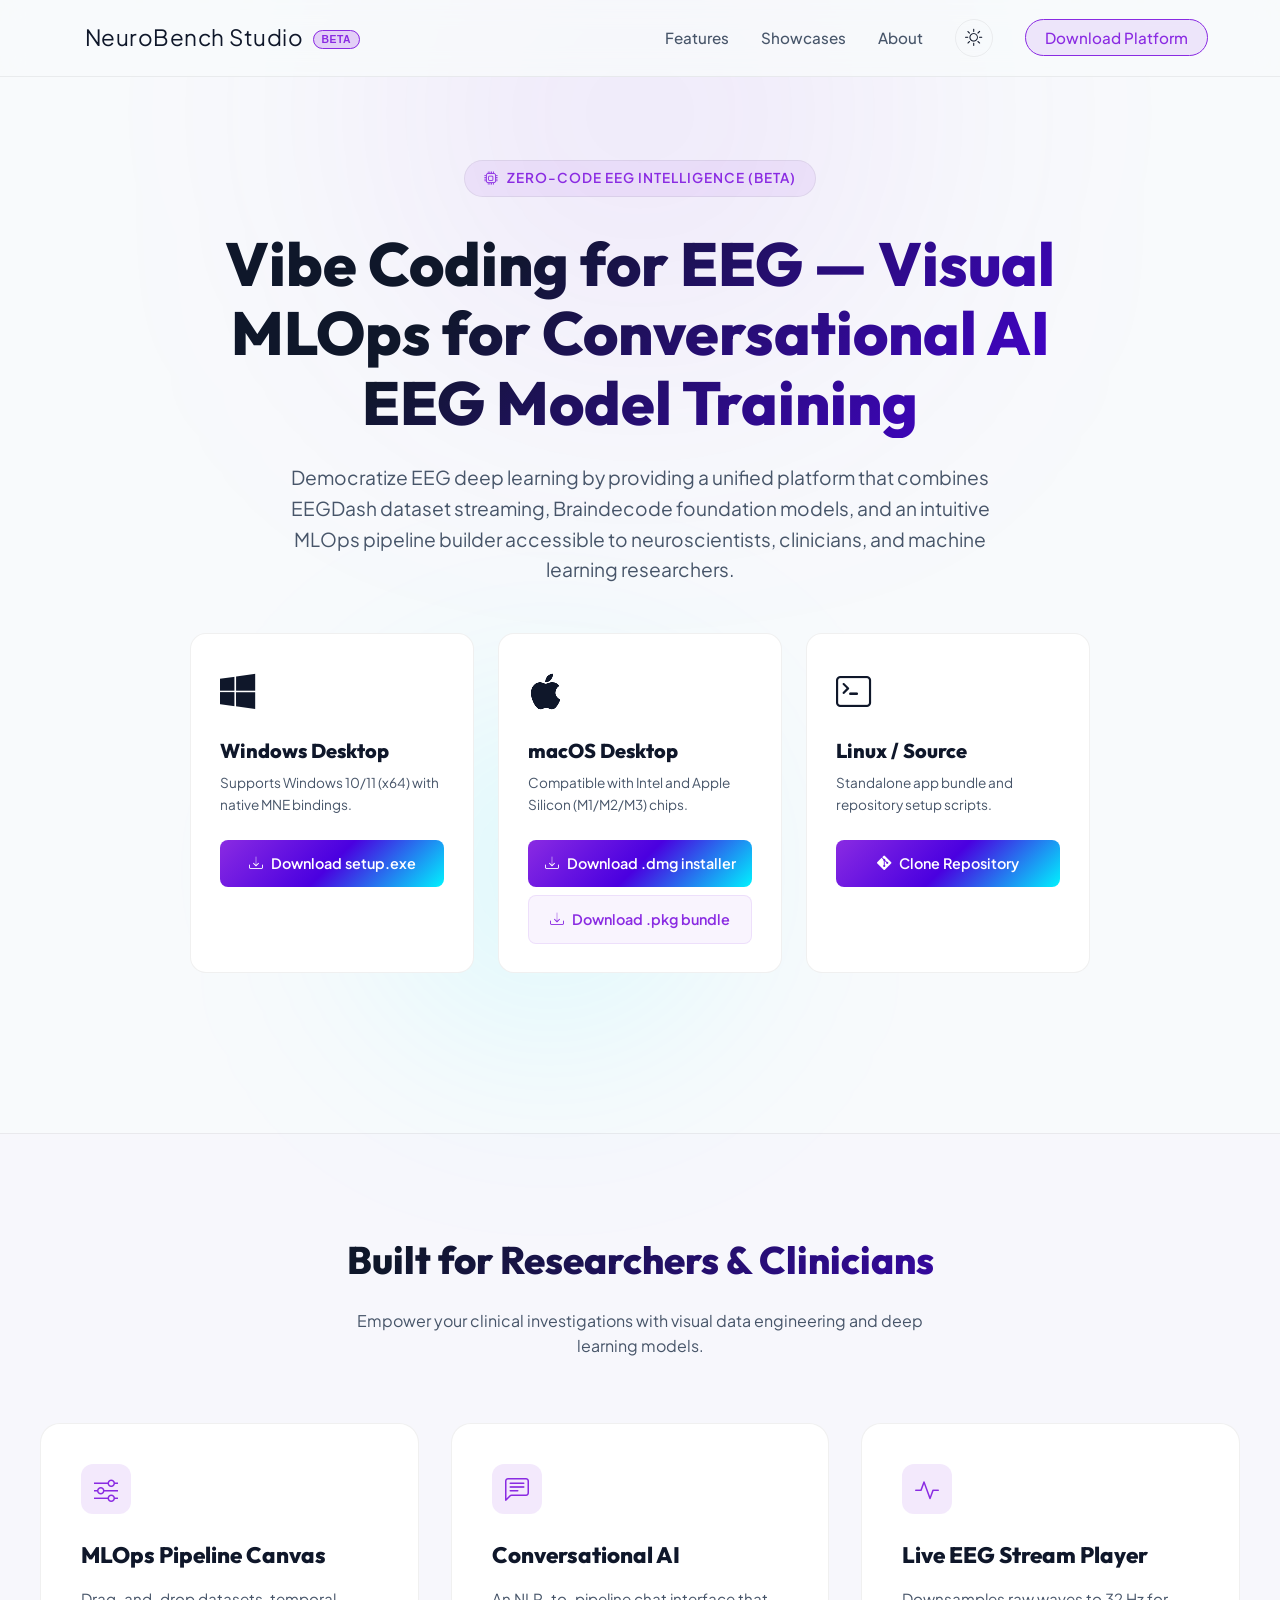
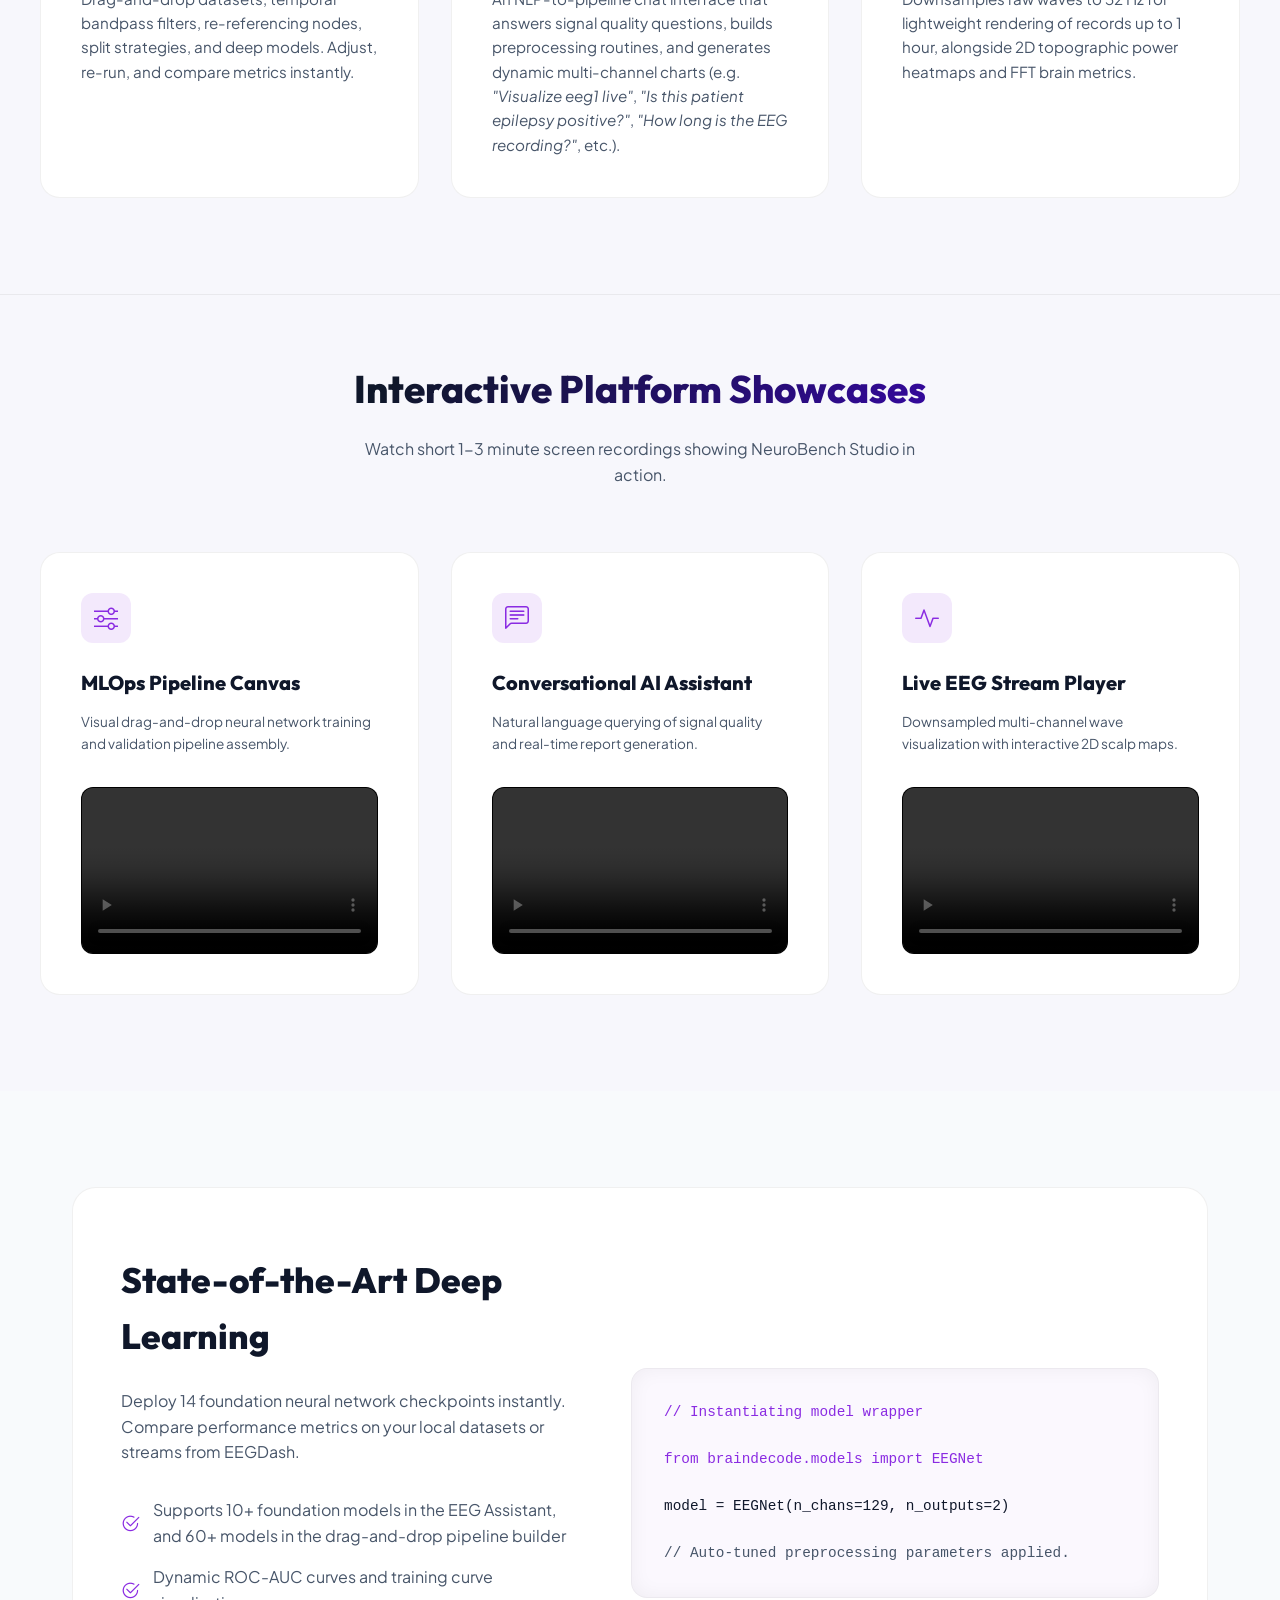
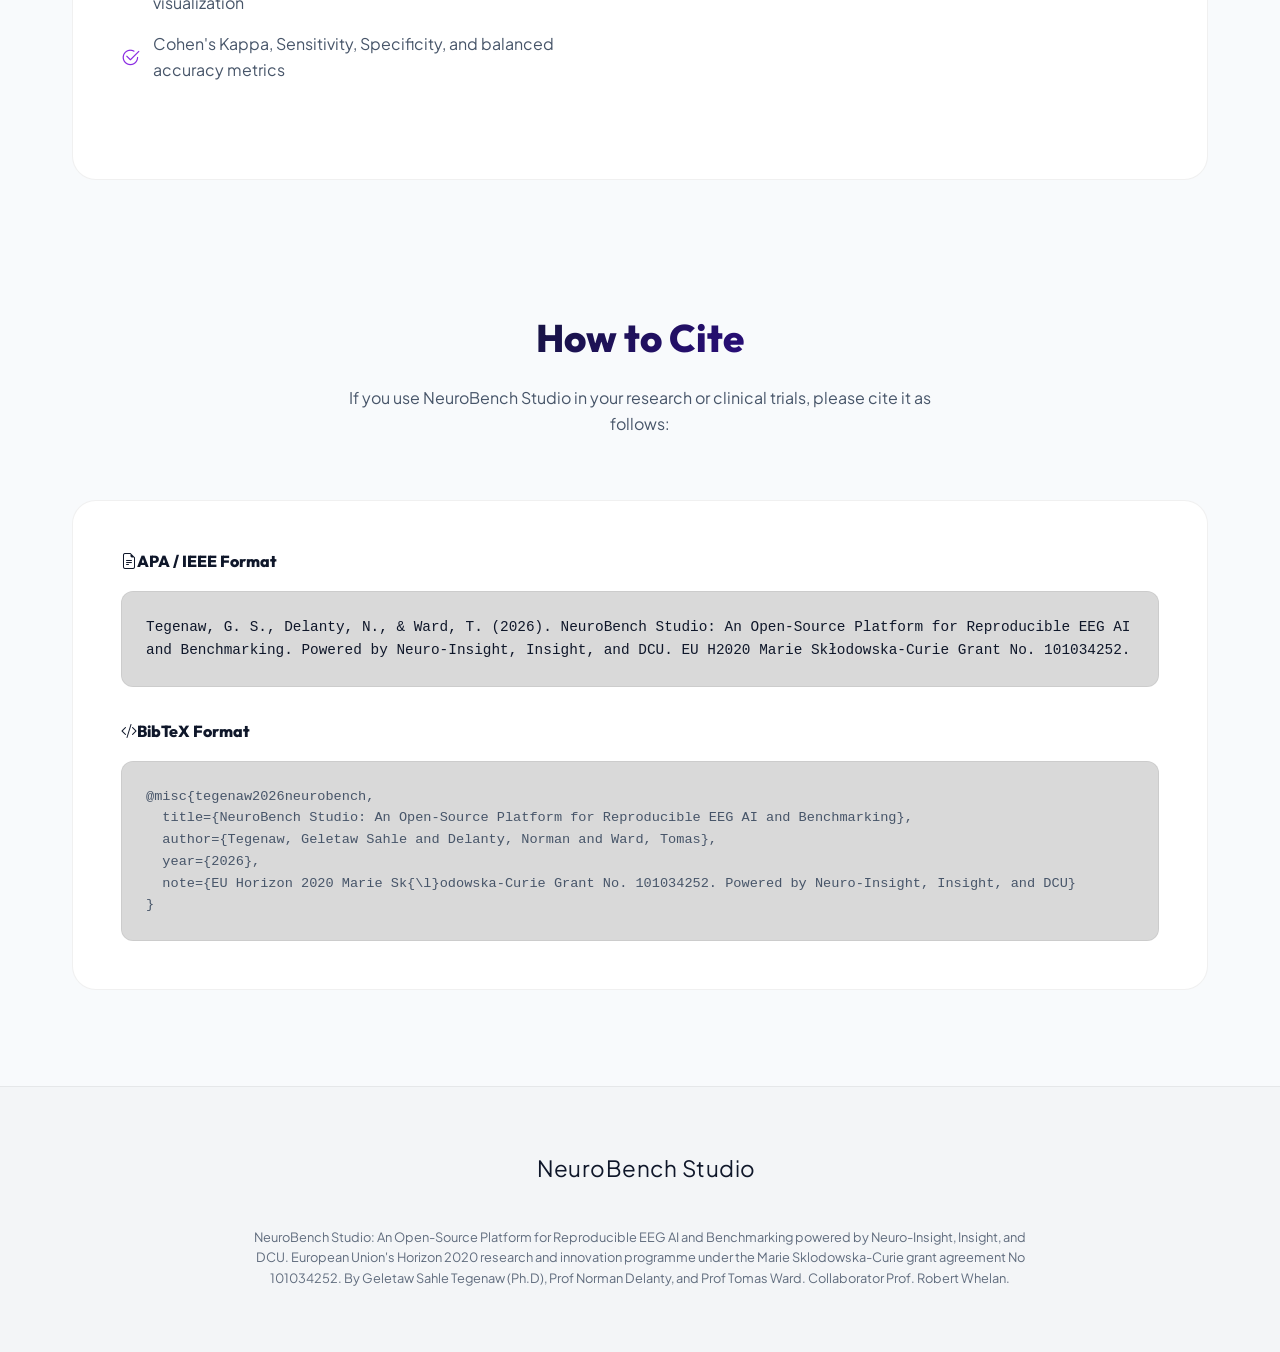
==== NeuroBenchindex.html @ a5b98a1b "p" ====
<!DOCTYPE html>
<html lang="en">
<head>
  <meta charset="UTF-8">
  <meta name="viewport" content="width=device-width, initial-scale=1.0, maximum-scale=5.0">
  <title>NeuroBench Studio: An Open-Source Platform for Reproducible EEG AI and Benchmarking (Beta)</title>
  <meta name="description" content="NeuroBench Studio is an open-source platform for reproducible EEG AI, benchmarking, visual drag-and-drop neural network pipeline building, and ChatGPT-like brainwave analytics.">
  
  <!-- Curated Typography & Icons -->
  <link href="https://fonts.googleapis.com/css2?family=Outfit:wght@300;400;600;800&family=Plus+Jakarta+Sans:wght@300;400;500;700&display=swap" rel="stylesheet">
  <link rel="stylesheet" href="https://cdn.jsdelivr.net/npm/bootstrap-icons@1.11.1/font/bootstrap-icons.css">
  
  <style>
    :root {
      --bg-dark: #090b11;
      --bg-card: #111422;
      --border-color: rgba(255, 255, 255, 0.05);
      --primary: #8a2be2;
      --primary-glow: rgba(138, 43, 226, 0.4);
      --secondary: #00f2fe;
      --secondary-glow: rgba(0, 242, 254, 0.3);
      --text-main: #f3f4f6;
      --text-muted: #9ca3af;
      --gradient-main: linear-gradient(135deg, #8a2be2 0%, #4a00e0 50%, #00f2fe 100%);
      --gradient-text: linear-gradient(135deg, #fff 30%, #00f2fe 100%);
      --shadow: 0 10px 30px rgba(0, 242, 254, 0.1);
      --nav-bg: rgba(9, 11, 17, 0.7);
    }

    body.light-theme {
      --bg-dark: #f8fafc;
      --bg-card: #ffffff;
      --border-color: rgba(0, 0, 0, 0.06);
      --primary-glow: rgba(138, 43, 226, 0.15);
      --secondary-glow: rgba(0, 242, 254, 0.15);
      --text-main: #0f172a;
      --text-muted: #475569;
      --gradient-text: linear-gradient(135deg, #0f172a 30%, #4a00e0 100%);
      --shadow: 0 10px 30px rgba(138, 43, 226, 0.08);
      --nav-bg: rgba(248, 250, 252, 0.8);
    }

    * {
      box-sizing: border-box;
      margin: 0;
      padding: 0;
      transition: background-color 0.3s, border-color 0.3s, color 0.3s;
    }

    html {
      scroll-behavior: smooth;
      -webkit-text-size-adjust: 100%;
    }

    body {
      font-family: 'Plus Jakarta Sans', sans-serif;
      background-color: var(--bg-dark);
      color: var(--text-main);
      overflow-x: hidden;
      line-height: 1.6;
      -webkit-tap-highlight-color: transparent;
    }

    h1, h2, h3, h4, .brand-font {
      font-family: 'Outfit', sans-serif;
      font-weight: 800;
    }

    /* Floating Bottom Navigation Bar for Mobile/Tablet */
    .bottom-nav {
      position: fixed;
      bottom: 0;
      left: 0;
      width: 100%;
      height: 65px;
      background: var(--nav-bg);
      backdrop-filter: blur(12px);
      -webkit-backdrop-filter: blur(12px);
      border-top: 1px solid var(--border-color);
      display: none;
      justify-content: space-around;
      align-items: center;
      z-index: 1000;
      padding-bottom: env(safe-area-inset-bottom, 0);
    }

    .bottom-nav-item {
      display: flex;
      flex-direction: column;
      align-items: center;
      text-decoration: none;
      color: var(--text-muted);
      font-size: 0.7rem;
      font-weight: 500;
      gap: 0.2rem;
      transition: color 0.3s;
      padding: 0.35rem 0.5rem;
      -webkit-tap-highlight-color: transparent;
      touch-action: manipulation;
    }

    .bottom-nav-item i {
      font-size: 1.2rem;
      color: var(--text-muted);
    }

    .bottom-nav-item.active, .bottom-nav-item:active,
    .bottom-nav-item.active i, .bottom-nav-item:active i {
      color: var(--primary);
    }

    /* Glassmorphic Navbar */
    header {
      position: fixed;
      top: 0;
      left: 0;
      width: 100%;
      z-index: 1000;
      background: var(--nav-bg);
      backdrop-filter: blur(12px);
      -webkit-backdrop-filter: blur(12px);
      border-bottom: 1px solid var(--border-color);
    }

    .nav-container {
      max-width: 1200px;
      margin: 0 auto;
      padding: 1.2rem 2rem;
      display: flex;
      justify-content: space-between;
      align-items: center;
    }

    .logo {
      display: flex;
      align-items: center;
      gap: 0.8rem;
      text-decoration: none;
      color: var(--text-main);
      font-size: 1.4rem;
      letter-spacing: 0.5px;
      white-space: nowrap;
      overflow: hidden;
    }

    .logo i {
      font-size: 1.8rem;
      background: var(--gradient-main);
      -webkit-background-clip: text;
      -webkit-text-fill-color: transparent;
      flex-shrink: 0;
    }

    .nav-links {
      display: flex;
      gap: 2rem;
      align-items: center;
      list-style: none;
    }

    .nav-links a {
      text-decoration: none;
      color: var(--text-muted);
      font-weight: 500;
      font-size: 0.95rem;
      transition: color 0.3s;
    }

    .nav-links a:hover {
      color: var(--primary);
    }

    .btn-nav-download {
      background: rgba(138, 43, 226, 0.1);
      border: 1px solid var(--primary);
      color: var(--primary) !important;
      padding: 0.5rem 1.2rem;
      border-radius: 50px;
      transition: all 0.3s;
    }

    .btn-nav-download:hover {
      background: var(--primary);
      color: #fff !important;
      box-shadow: 0 0 15px var(--primary-glow);
    }

    .btn-theme-toggle {
      background: none;
      border: 1px solid var(--border-color);
      color: var(--text-main);
      padding: 0.5rem;
      border-radius: 50%;
      cursor: pointer;
      display: flex;
      align-items: center;
      justify-content: center;
      width: 38px;
      height: 38px;
      font-size: 1.1rem;
      transition: all 0.3s;
    }

    .btn-theme-toggle:hover {
      background: rgba(138, 43, 226, 0.08);
      border-color: var(--primary);
    }

    /* Hero Section with Glowing Background */
    .hero {
      position: relative;
      padding: 10rem 2rem 6rem;
      max-width: 1200px;
      margin: 0 auto;
      text-align: center;
      min-height: 90vh;
      display: flex;
      flex-direction: column;
      justify-content: center;
      align-items: center;
    }

    .hero::before {
      content: '';
      position: absolute;
      top: 10%;
      left: 50%;
      transform: translate(-50%, -50%);
      width: 400px;
      height: 400px;
      background: var(--primary-glow);
      filter: blur(150px);
      border-radius: 50%;
      z-index: -1;
    }

    .hero::after {
      content: '';
      position: absolute;
      bottom: 10%;
      left: 30%;
      width: 300px;
      height: 300px;
      background: var(--secondary-glow);
      filter: blur(120px);
      border-radius: 50%;
      z-index: -1;
    }

    .hero-tagline {
      background: rgba(138, 43, 226, 0.08);
      border: 1px solid var(--border-color);
      padding: 0.4rem 1.2rem;
      border-radius: 50px;
      font-size: 0.85rem;
      font-weight: 600;
      color: var(--primary);
      text-transform: uppercase;
      letter-spacing: 1px;
      margin-bottom: 2rem;
      display: inline-flex;
      align-items: center;
      gap: 0.5rem;
    }

    .hero h1 {
      font-size: 3.8rem;
      line-height: 1.15;
      background: var(--gradient-text);
      -webkit-background-clip: text;
      -webkit-text-fill-color: transparent;
      margin-bottom: 1.5rem;
      max-width: 900px;
    }

    .hero p {
      font-size: 1.2rem;
      color: var(--text-muted);
      max-width: 700px;
      margin-bottom: 3rem;
    }

    .download-grid {
      display: flex;
      flex-wrap: wrap;
      justify-content: center;
      gap: 1.5rem;
      margin-bottom: 4rem;
      width: 100%;
      max-width: 900px;
    }

    .download-card {
      background: var(--bg-card);
      border: 1px solid var(--border-color);
      border-radius: 16px;
      padding: 1.8rem;
      flex: 1;
      min-width: 250px;
      text-align: left;
      transition: all 0.3s;
      position: relative;
      overflow: hidden;
      cursor: pointer;
    }

    .download-card:hover {
      transform: translateY(-5px);
      border-color: var(--primary);
      box-shadow: var(--shadow);
    }

    .download-card i.os-icon {
      font-size: 2.2rem;
      color: var(--text-main);
      margin-bottom: 1rem;
      display: block;
    }

    .download-card h3 {
      font-size: 1.25rem;
      color: var(--text-main);
      margin-bottom: 0.3rem;
    }

    .download-card p {
      font-size: 0.85rem;
      color: var(--text-muted);
      margin-bottom: 1.5rem;
    }

    .btn-download-action {
      display: inline-flex;
      align-items: center;
      gap: 0.5rem;
      width: 100%;
      padding: 0.75rem;
      background: var(--gradient-main);
      color: #fff;
      border: none;
      border-radius: 8px;
      text-decoration: none;
      font-weight: 600;
      font-size: 0.9rem;
      justify-content: center;
      transition: opacity 0.3s;
      touch-action: manipulation;
    }

    .btn-download-action:hover {
      opacity: 0.9;
    }

    /* Features Section */
    .features-section {
      padding: 6rem 2rem;
      background: rgba(138, 43, 226, 0.01);
      border-top: 1px solid var(--border-color);
    }

    .section-container {
      max-width: 1200px;
      margin: 0 auto;
    }

    .section-header {
      text-align: center;
      margin-bottom: 4rem;
    }

    .section-header h2 {
      font-size: 2.4rem;
      margin-bottom: 1rem;
      background: var(--gradient-text);
      -webkit-background-clip: text;
      -webkit-text-fill-color: transparent;
    }

    .section-header p {
      color: var(--text-muted);
      max-width: 600px;
      margin: 0 auto;
    }

    .features-grid {
      display: grid;
      grid-template-columns: repeat(auto-fit, minmax(300px, 1fr));
      gap: 2rem;
    }

    .feature-card {
      background: var(--bg-card);
      border: 1px solid var(--border-color);
      border-radius: 20px;
      padding: 2.5rem;
      transition: all 0.3s;
    }

    .feature-card:hover {
      border-color: rgba(138, 43, 226, 0.3);
      transform: translateY(-3px);
    }

    .feature-icon-wrapper {
      width: 50px;
      height: 50px;
      border-radius: 12px;
      background: rgba(138, 43, 226, 0.1);
      display: flex;
      align-items: center;
      justify-content: center;
      margin-bottom: 1.5rem;
    }

    .feature-icon-wrapper i {
      font-size: 1.5rem;
      color: var(--primary);
    }

    .feature-card h3 {
      font-size: 1.4rem;
      color: var(--text-main);
      margin-bottom: 0.8rem;
    }

    .feature-card p {
      color: var(--text-muted);
      font-size: 0.95rem;
    }

    /* Spec / Preview Section */
    .preview-section {
      padding: 6rem 2rem;
      max-width: 1200px;
      margin: 0 auto;
    }

    .preview-card {
      background: var(--bg-card);
      border: 1px solid var(--border-color);
      border-radius: 24px;
      padding: 4rem 3rem;
      display: flex;
      align-items: center;
      gap: 3rem;
      flex-wrap: wrap;
    }

    .preview-text {
      flex: 1;
      min-width: 300px;
    }

    .preview-text h2 {
      font-size: 2.2rem;
      color: var(--text-main);
      margin-bottom: 1.5rem;
    }

    .preview-text ul {
      list-style: none;
      margin-bottom: 2rem;
    }

    .preview-text li {
      margin-bottom: 1rem;
      display: flex;
      align-items: center;
      gap: 0.8rem;
      color: var(--text-muted);
    }

    .preview-text li i {
      color: var(--primary);
      font-size: 1.2rem;
      flex-shrink: 0;
    }

    .preview-graphic {
      flex: 1;
      min-width: 300px;
      background: rgba(138, 43, 226, 0.03);
      border: 1px solid var(--border-color);
      border-radius: 16px;
      padding: 2rem;
      display: flex;
      flex-direction: column;
      gap: 1.5rem;
      box-shadow: inset 0 0 20px rgba(0, 0, 0, 0.05);
    }

    .code-line {
      font-family: monospace;
      color: var(--primary);
      font-size: 0.9rem;
      word-break: break-all;
    }

    /* Footer */
    footer {
      border-top: 1px solid var(--border-color);
      padding: 4rem 2rem;
      background: rgba(0,0,0,0.02);
      text-align: center;
    }

    .footer-container {
      max-width: 1200px;
      margin: 0 auto;
      display: flex;
      flex-direction: column;
      align-items: center;
      gap: 1.5rem;
    }

    .footer-text {
      color: var(--text-muted);
      font-size: 0.9rem;
    }

    /* === RESPONSIVE BREAKPOINTS === */

    /* Tablet and smaller */
    @media (max-width: 768px) {
      body {
        padding-bottom: 70px;
      }
      .bottom-nav {
        display: flex;
      }
      .bottom-nav-item:hover {
        color: var(--text-muted);
      }
      .bottom-nav-item:hover i {
        color: var(--text-muted);
      }
      .bottom-nav-item:active,
      .bottom-nav-item:active i {
        color: var(--primary);
      }
      .bottom-nav-item.active,
      .bottom-nav-item.active i {
        color: var(--primary);
      }
      .nav-links li:not(:nth-last-child(2)) {
        display: none;
      }
      .logo span span {
        display: none !important;
      }
      .nav-container {
        padding: 1rem 1.2rem;
      }
      .hero {
        padding: 7rem 1rem 4rem;
        min-height: auto;
      }
      .hero h1 {
        font-size: 2.2rem;
      }
      .hero p {
        font-size: 1rem;
      }
      .hero-tagline {
        font-size: 0.75rem;
        padding: 0.35rem 1rem;
      }
      .download-grid {
        gap: 1rem;
      }
      .download-card {
        padding: 1.2rem;
        min-width: 200px;
      }
      .features-section {
        padding: 4rem 1rem;
      }
      .section-header {
        margin-bottom: 2.5rem;
      }
      .section-header h2 {
        font-size: 1.8rem;
      }
      .features-grid {
        grid-template-columns: 1fr;
        gap: 1.5rem;
      }
      .feature-card {
        padding: 1.8rem;
      }
      .preview-card {
        padding: 2rem 1.5rem;
        gap: 2rem;
      }
      .preview-text h2 {
        font-size: 1.8rem;
      }
      .preview-text {
        min-width: 100%;
      }
      .preview-graphic {
        min-width: 100%;
      }
      .preview-section {
        padding: 3rem 1rem;
      }
      footer {
        padding: 3rem 1.5rem;
      }
    }

    /* Small phones (480px and below) */
    @media (max-width: 480px) {
      .nav-container {
        padding: 0.8rem 0.8rem;
      }
      .logo {
        font-size: 1.1rem;
        gap: 0.5rem;
      }
      .logo i {
        font-size: 1.4rem;
      }
      .btn-theme-toggle {
        width: 34px;
        height: 34px;
        font-size: 0.95rem;
        padding: 0.4rem;
      }
      .btn-nav-download {
        padding: 0.4rem 0.8rem;
        font-size: 0.8rem;
      }
      .nav-links {
        gap: 1rem;
      }
      .hero h1 {
        font-size: 1.75rem;
      }
      .hero p {
        font-size: 0.9rem;
        margin-bottom: 2rem;
      }
      .hero {
        padding: 6rem 0.75rem 3rem;
      }
      .download-grid {
        flex-direction: column;
        gap: 0.85rem;
      }
      .download-card {
        min-width: 0;
        padding: 1rem;
      }
      .download-card i.os-icon {
        font-size: 1.8rem;
        margin-bottom: 0.6rem;
      }
      .download-card h3 {
        font-size: 1.1rem;
      }
      .download-card p {
        font-size: 0.8rem;
        margin-bottom: 1rem;
      }
      .btn-download-action {
        font-size: 0.82rem;
        padding: 0.65rem;
      }
      .features-section {
        padding: 3rem 0.75rem;
      }
      .section-header h2 {
        font-size: 1.5rem;
      }
      .section-header p {
        font-size: 0.9rem;
      }
      .feature-card {
        padding: 1.4rem;
        border-radius: 16px;
      }
      .feature-card h3 {
        font-size: 1.15rem;
      }
      .feature-card p {
        font-size: 0.85rem;
      }
      .feature-icon-wrapper {
        width: 42px;
        height: 42px;
        margin-bottom: 1rem;
      }
      .feature-icon-wrapper i {
        font-size: 1.25rem;
      }
      .preview-card {
        padding: 1.5rem 1rem;
        border-radius: 18px;
      }
      .preview-text h2 {
        font-size: 1.5rem;
      }
      .preview-text li {
        font-size: 0.85rem;
        gap: 0.6rem;
      }
      .preview-graphic {
        padding: 1.2rem;
      }
      .code-line {
        font-size: 0.78rem;
      }
      .preview-section {
        padding: 2rem 0.75rem;
      }
      .preview-card[style*="padding: 3rem"] {
        padding: 1.5rem 1rem !important;
      }
      .preview-card pre {
        font-size: 0.7rem;
        padding: 0.8rem !important;
        word-break: break-all;
        white-space: pre-wrap;
      }
      .preview-card div[style*="font-family: monospace"] {
        font-size: 0.75rem !important;
        padding: 1rem !important;
        word-break: break-all;
      }
      footer {
        padding: 2rem 1rem;
      }
      .footer-text {
        font-size: 0.7rem;
      }
      .bottom-nav {
        height: 58px;
      }
      .bottom-nav-item {
        font-size: 0.6rem;
        gap: 0.15rem;
        padding: 0.25rem 0.4rem;
      }
      .bottom-nav-item i {
        font-size: 1.1rem;
      }
    }

    /* Very small screens (360px) */
    @media (max-width: 360px) {
      .hero h1 {
        font-size: 1.5rem;
      }
      .logo {
        font-size: 0.95rem;
      }
      .btn-nav-download {
        padding: 0.35rem 0.6rem;
        font-size: 0.72rem;
      }
    }
  </style>
</head>
<body class="light-theme">

  <!-- Navigation -->
  <header>
    <div class="nav-container">
      <a href="#" class="logo">
        <i class="bi bi-brain"></i>
        <span>NeuroBench Studio <span style="font-size: 0.65rem; padding: 0.2rem 0.5rem; background: rgba(138, 43, 226, 0.2); border: 1px solid var(--primary); border-radius: 50px; color: var(--primary); font-family: sans-serif; font-weight: 600; vertical-align: middle; margin-left: 0.3rem;">BETA</span></span>
      </a>
      <ul class="nav-links">
        <li><a href="#features">Features</a></li>
        <li><a href="#demos">Showcases</a></li>
        <li><a href="#about">About</a></li>
        <li>
          <button class="btn-theme-toggle" id="theme-btn" onclick="toggleTheme()" title="Toggle Theme">
            <i class="bi bi-moon-stars" id="theme-icon"></i>
          </button>
        </li>
        <li><a href="#downloads" class="btn-nav-download">Download Platform</a></li>
      </ul>
    </div>
  </header>

  <!-- Floating Bottom Navigation for Mobile/Tablet -->
  <div class="bottom-nav">
    <a href="#home" class="bottom-nav-item active" onclick="setActiveNav(this)">
      <i class="bi bi-house-door"></i>
      <span>Home</span>
    </a>
    <a href="#features" class="bottom-nav-item" onclick="setActiveNav(this)">
      <i class="bi bi-grid"></i>
      <span>Features</span>
    </a>
    <a href="#demos" class="bottom-nav-item" onclick="setActiveNav(this)">
      <i class="bi bi-play-circle"></i>
      <span>Showcases</span>
    </a>
    <a href="#downloads" class="bottom-nav-item" onclick="setActiveNav(this)">
      <i class="bi bi-download"></i>
      <span>Download</span>
    </a>
  </div>

  <!-- Hero Section -->
  <main class="hero" id="home">
    <div class="hero-tagline">
      <i class="bi bi-cpu"></i> Zero-Code EEG Intelligence (Beta)
    </div>
    <h1>Vibe Coding for EEG — Visual MLOps for Conversational AI EEG Model Training</h1>
    <p>
      Democratize EEG deep learning by providing a unified platform that combines EEGDash dataset streaming, Braindecode foundation models, and an intuitive MLOps pipeline builder accessible to neuroscientists, clinicians, and machine learning researchers.
    </p>

    <!-- Downloads Grid -->
    <div class="download-grid" id="downloads">
      <!-- Windows -->
      <div class="download-card">
        <i class="bi bi-windows os-icon"></i>
        <h3>Windows Desktop</h3>
        <p>Supports Windows 10/11 (x64) with native MNE bindings.</p>
        <a href="downloads/NeuroBench_Studio_Setup.exe" class="btn-download-action">
          <i class="bi bi-download"></i> Download setup.exe
        </a>
      </div>

      <!-- macOS -->
      <div class="download-card">
        <i class="bi bi-apple os-icon"></i>
        <h3>macOS Desktop</h3>
        <p>Compatible with Intel and Apple Silicon (M1/M2/M3) chips.</p>
        <a href="downloads/NeuroBench_Studio.dmg" class="btn-download-action" style="margin-bottom: 0.5rem;">
          <i class="bi bi-download"></i> Download .dmg installer
        </a>
        <a href="downloads/NeuroBench_Studio.pkg" class="btn-download-action" style="background: rgba(138,43,226,0.05); border: 1px solid rgba(138,43,226,0.1); color: var(--primary);">
          <i class="bi bi-download"></i> Download .pkg bundle
        </a>
      </div>

      <!-- Linux / Source -->
      <div class="download-card">
        <i class="bi bi-terminal os-icon"></i>
        <h3>Linux / Source</h3>
        <p>Standalone app bundle and repository setup scripts.</p>
        <a href="https://github.com/gel1has3/NeuroBench_Studio" class="btn-download-action">
          <i class="bi bi-git"></i> Clone Repository
        </a>
      </div>
    </div>
  </main>

  <!-- Features Section -->
  <section class="features-section" id="features">
    <div class="section-container">
      <div class="section-header">
        <h2>Built for Researchers & Clinicians</h2>
        <p>Empower your clinical investigations with visual data engineering and deep learning models.</p>
      </div>

      <div class="features-grid">
        <!-- Visual Pipeline Builder -->
        <div class="feature-card">
          <div class="feature-icon-wrapper">
            <i class="bi bi-sliders"></i>
          </div>
          <h3>MLOps Pipeline Canvas</h3>
          <p>Drag-and-drop datasets, temporal bandpass filters, re-referencing nodes, split strategies, and deep models. Adjust, re-run, and compare metrics instantly.</p>
        </div>

        <!-- Conversational EEG Assistant -->
        <div class="feature-card">
          <div class="feature-icon-wrapper">
            <i class="bi bi-chat-left-text"></i>
          </div>
          <h3>Conversational AI</h3>
          <p>An NLP-to-pipeline chat interface that answers signal quality questions, builds preprocessing routines, and generates dynamic multi-channel charts (e.g. <i>"Visualize eeg1 live"</i>, <i>"Is this patient epilepsy positive?"</i>, <i>"How long is the EEG recording?"</i>, etc.).</p>
        </div>

        <!-- Real-Time 4-Panel Player -->
        <div class="feature-card">
          <div class="feature-icon-wrapper">
            <i class="bi bi-activity"></i>
          </div>
          <h3>Live EEG Stream Player</h3>
          <p>Downsamples raw waves to 32 Hz for lightweight rendering of records up to 1 hour, alongside 2D topographic power heatmaps and FFT brain metrics.</p>
        </div>
      </div>
    </div>
  </section>

  <!-- Video Showcases Section -->
  <section class="features-section" id="demos" style="border-top: 1px solid var(--border-color); padding-top: 4rem;">
    <div class="section-container">
      <div class="section-header">
        <h2>Interactive Platform Showcases</h2>
        <p>Watch short 1-3 minute screen recordings showing NeuroBench Studio in action.</p>
      </div>

      <div class="features-grid">
        <!-- Demo 1: Pipeline Canvas -->
        <div class="feature-card" style="display: flex; flex-direction: column; gap: 1rem;">
          <div>
            <div class="feature-icon-wrapper">
              <i class="bi bi-sliders"></i>
            </div>
            <h3 style="font-size: 1.25rem;">MLOps Pipeline Canvas</h3>
            <p style="font-size: 0.85rem; margin-bottom: 1rem;">Visual drag-and-drop neural network training and validation pipeline assembly.</p>
          </div>
          <div style="position: relative; width: 100%; border-radius: 12px; overflow: hidden; border: 1px solid var(--border-color); background: #000; aspect-ratio: 16/9; display: flex; align-items: center; justify-content: center;">
            <video controls playsinline webkit-playsinline preload="auto" style="width: 100%; height: 100%; display: block; object-fit: cover;">
              <source src="PipelineBuilder.mp4" type="video/mp4">
              Your browser does not support the video tag.
            </video>
          </div>
        </div>

        <!-- Demo 2: Conversational AI -->
        <div class="feature-card" style="display: flex; flex-direction: column; gap: 1rem;">
          <div>
            <div class="feature-icon-wrapper">
              <i class="bi bi-chat-left-text"></i>
            </div>
            <h3 style="font-size: 1.25rem;">Conversational AI Assistant</h3>
            <p style="font-size: 0.85rem; margin-bottom: 1rem;">Natural language querying of signal quality and real-time report generation.</p>
          </div>
          <div style="position: relative; width: 100%; border-radius: 12px; overflow: hidden; border: 1px solid var(--border-color); background: #000; aspect-ratio: 16/9; display: flex; align-items: center; justify-content: center;">
            <video controls playsinline webkit-playsinline preload="auto" style="width: 100%; height: 100%; display: block; object-fit: cover;">
              <source src="EEGConversationalAI.mp4" type="video/mp4">
              Your browser does not support the video tag.
            </video>
          </div>
        </div>

        <!-- Demo 3: Live EEG Player -->
        <div class="feature-card" style="display: flex; flex-direction: column; gap: 1rem;">
          <div>
            <div class="feature-icon-wrapper">
              <i class="bi bi-activity"></i>
            </div>
            <h3 style="font-size: 1.25rem;">Live EEG Stream Player</h3>
            <p style="font-size: 0.85rem; margin-bottom: 1rem;">Downsampled multi-channel wave visualization with interactive 2D scalp maps.</p>
          </div>
          <div style="position: relative; width: 100%; border-radius: 12px; overflow: hidden; border: 1px solid var(--border-color); background: #000; aspect-ratio: 16/9; display: flex; align-items: center; justify-content: center;">
            <video controls playsinline webkit-playsinline preload="auto" style="width: 100%; height: 100%; display: block; object-fit: cover;">
              <source src="LiveEEGStreaming.mp4" type="video/mp4">
              Your browser does not support the video tag.
            </video>
          </div>
        </div>
      </div>
    </div>
  </section>

  <!-- Spec / Details Section -->
  <section class="preview-section" id="about">
    <div class="preview-card">
      <div class="preview-text">
        <h2>State-of-the-Art Deep Learning</h2>
        <p style="color: var(--text-muted); margin-bottom: 2rem;">
          Deploy 14 foundation neural network checkpoints instantly. Compare performance metrics on your local datasets or streams from EEGDash.
        </p>
        <ul>
          <li><i class="bi bi-check2-circle"></i> Supports 10+ foundation models in the EEG Assistant, and 60+ models in the drag-and-drop pipeline builder</li>
          <li><i class="bi bi-check2-circle"></i> Dynamic ROC-AUC curves and training curve visualization</li>
          <li><i class="bi bi-check2-circle"></i> Cohen's Kappa, Sensitivity, Specificity, and balanced accuracy metrics</li>
        </ul>
      </div>
      <div class="preview-graphic">
        <div class="code-line">// Instantiating model wrapper</div>
        <div class="code-line" style="color: #8a2be2;">from braindecode.models import EEGNet</div>
        <div class="code-line" style="color: var(--text-main);">model = EEGNet(n_chans=129, n_outputs=2)</div>
        <div class="code-line" style="color: var(--text-muted);">// Auto-tuned preprocessing parameters applied.</div>
      </div>
    </div>
  </section>

  <!-- Citation Section -->
  <section class="preview-section" id="citation" style="padding-top: 2rem;">
    <div class="section-header">
      <h2>How to Cite</h2>
      <p>If you use NeuroBench Studio in your research or clinical trials, please cite it as follows:</p>
    </div>
    <div class="preview-card" style="display: flex; flex-direction: column; gap: 2rem; align-items: stretch; padding: 3rem;">
      <div>
        <h4 style="color: var(--text-main); margin-bottom: 1rem;"><i class="bi bi-file-earmark-text me-2 text-primary"></i>APA / IEEE Format</h4>
        <div style="background: rgba(0,0,0,0.15); border: 1px solid var(--border-color); padding: 1.5rem; border-radius: 12px; font-family: monospace; font-size: 0.9rem; color: var(--text-main); position: relative;">
          Tegenaw, G. S., Delanty, N., & Ward, T. (2026). NeuroBench Studio: An Open-Source Platform for Reproducible EEG AI and Benchmarking. Powered by Neuro-Insight, Insight, and DCU. EU H2020 Marie Skłodowska-Curie Grant No. 101034252.
        </div>
      </div>
      <div>
        <h4 style="color: var(--text-main); margin-bottom: 1rem;"><i class="bi bi-code-slash me-2 text-primary"></i>BibTeX Format</h4>
        <pre style="background: rgba(0,0,0,0.15); border: 1px solid var(--border-color); padding: 1.5rem; border-radius: 12px; font-family: monospace; font-size: 0.85rem; color: var(--text-muted); overflow-x: auto; margin: 0;">@misc{tegenaw2026neurobench,
  title={NeuroBench Studio: An Open-Source Platform for Reproducible EEG AI and Benchmarking},
  author={Tegenaw, Geletaw Sahle and Delanty, Norman and Ward, Tomas},
  year={2026},
  note={EU Horizon 2020 Marie Sk{\l}odowska-Curie Grant No. 101034252. Powered by Neuro-Insight, Insight, and DCU}
}</pre>
      </div>
    </div>
  </section>

  <!-- Footer -->
  <footer>
    <div class="footer-container">
      <a href="#" class="logo" style="margin-bottom: 1rem;">
        <i class="bi bi-brain"></i>
        <span>NeuroBench Studio</span>
      </a>
      <p class="footer-text" style="max-width: 800px; margin: 0 auto; font-size: 0.8rem; line-height: 1.6; opacity: 0.85;">
        NeuroBench Studio: An Open-Source Platform for Reproducible EEG AI and Benchmarking powered by Neuro-Insight, Insight, and DCU. 
        European Union's Horizon 2020 research and innovation programme under the Marie Sklodowska-Curie grant agreement No 101034252. 
        By Geletaw Sahle Tegenaw (Ph.D), Prof Norman Delanty, and Prof Tomas Ward. Collaborator Prof. Robert Whelan.
      </p>
    </div>
  </footer>

  <script>
    function toggleTheme() {
      const body = document.body;
      const icon = document.getElementById('theme-icon');
      
      body.classList.toggle('light-theme');
      
      if (body.classList.contains('light-theme')) {
        icon.className = 'bi bi-sun';
        localStorage.setItem('theme', 'light');
      } else {
        icon.className = 'bi bi-moon-stars';
        localStorage.setItem('theme', 'dark');
      }
    }

    function setActiveNav(element) {
      document.querySelectorAll('.bottom-nav-item').forEach(item => {
        item.classList.remove('active');
      });
      element.classList.add('active');
    }

    // Load saved theme on load (defaults to light)
    document.addEventListener('DOMContentLoaded', () => {
      const savedTheme = localStorage.getItem('theme');
      if (savedTheme === 'dark') {
        document.body.classList.remove('light-theme');
        document.getElementById('theme-icon').className = 'bi bi-moon-stars';
      } else {
        document.body.classList.add('light-theme');
        document.getElementById('theme-icon').className = 'bi bi-sun';
      }
    });
  </script>

</body>
</html>
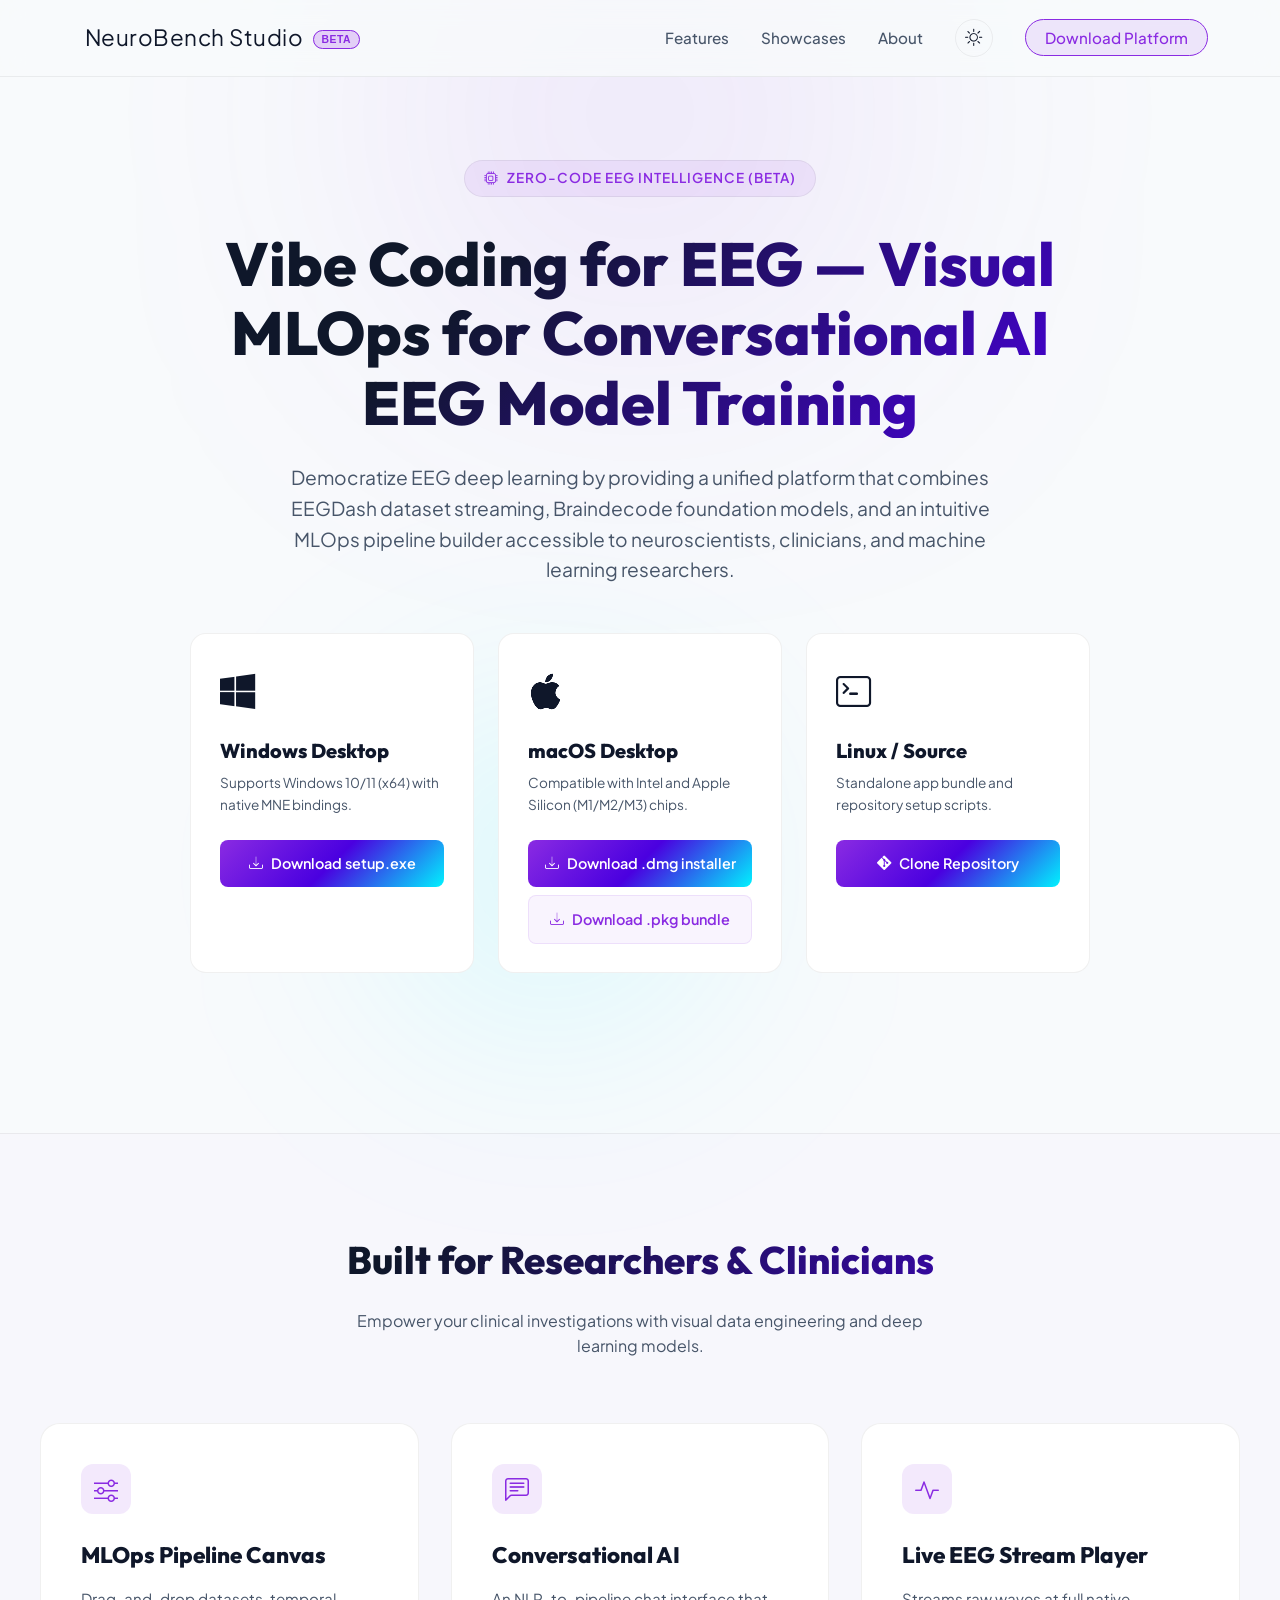
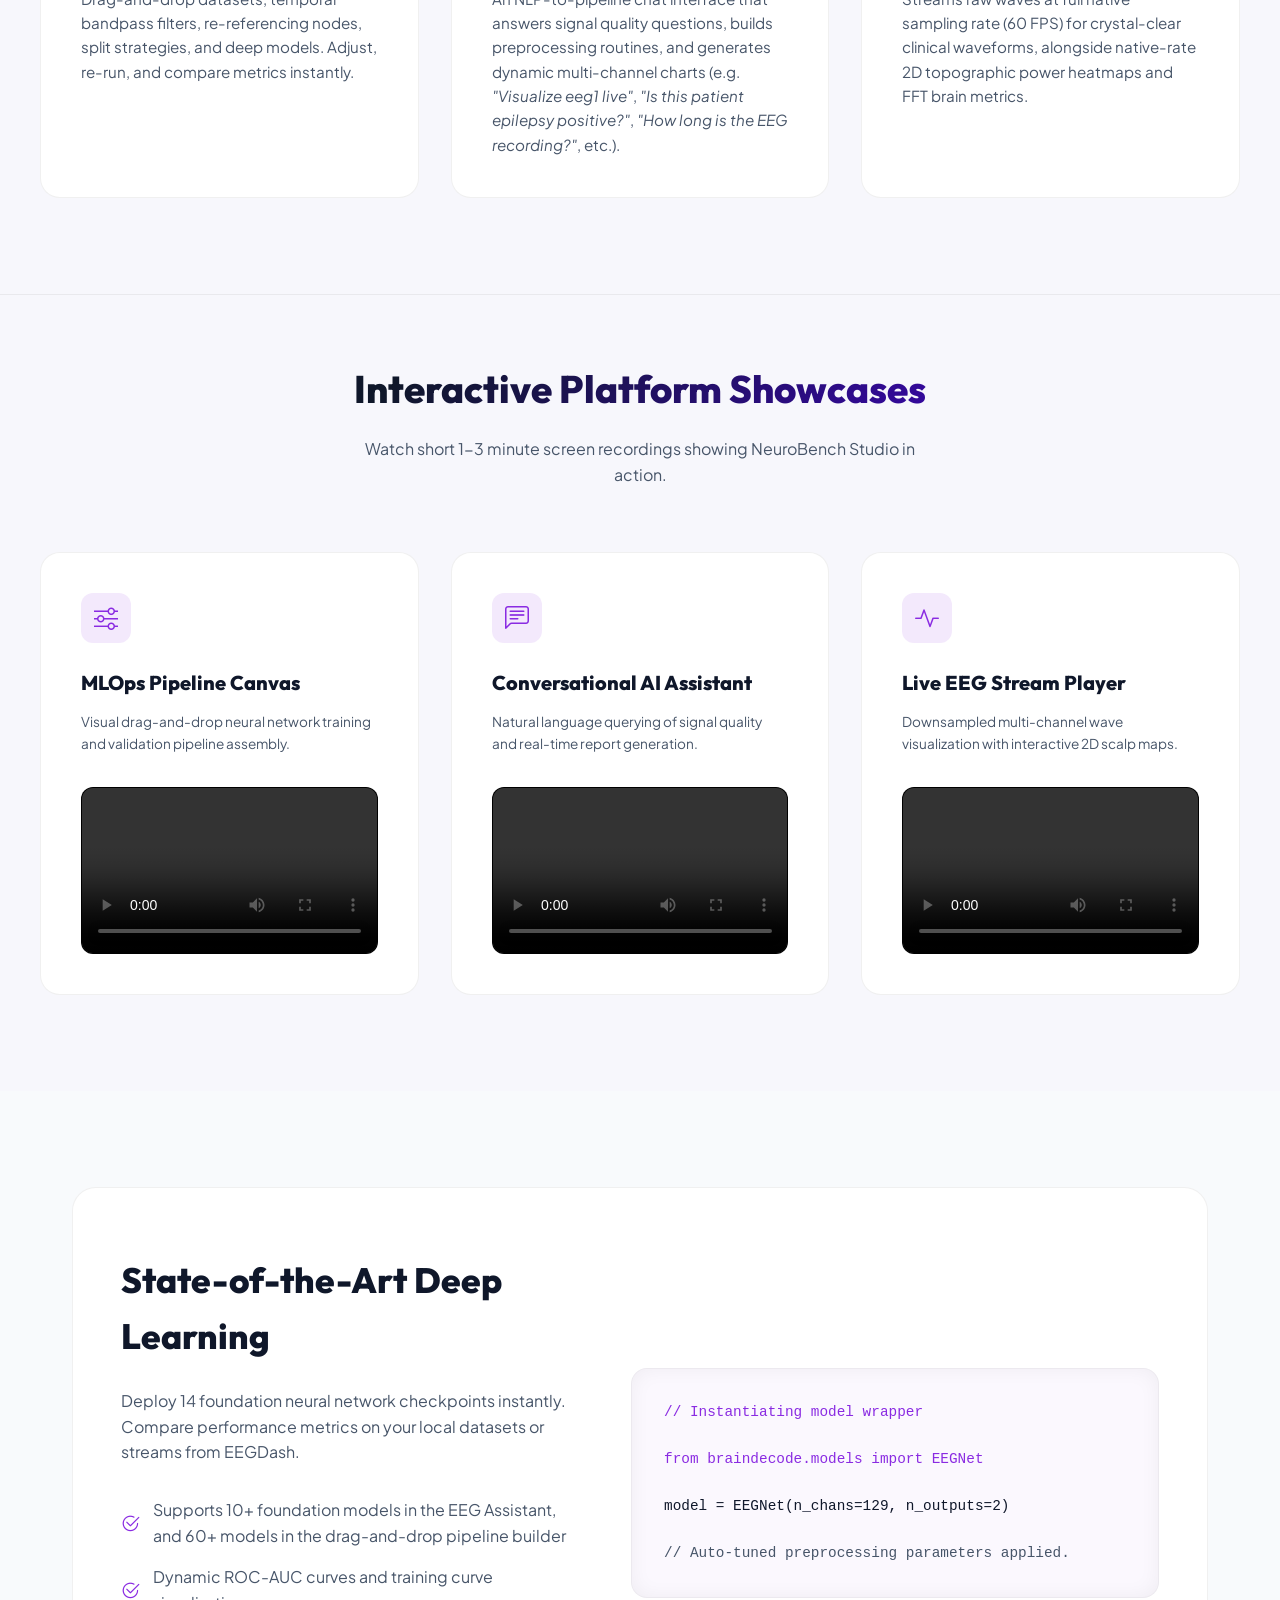
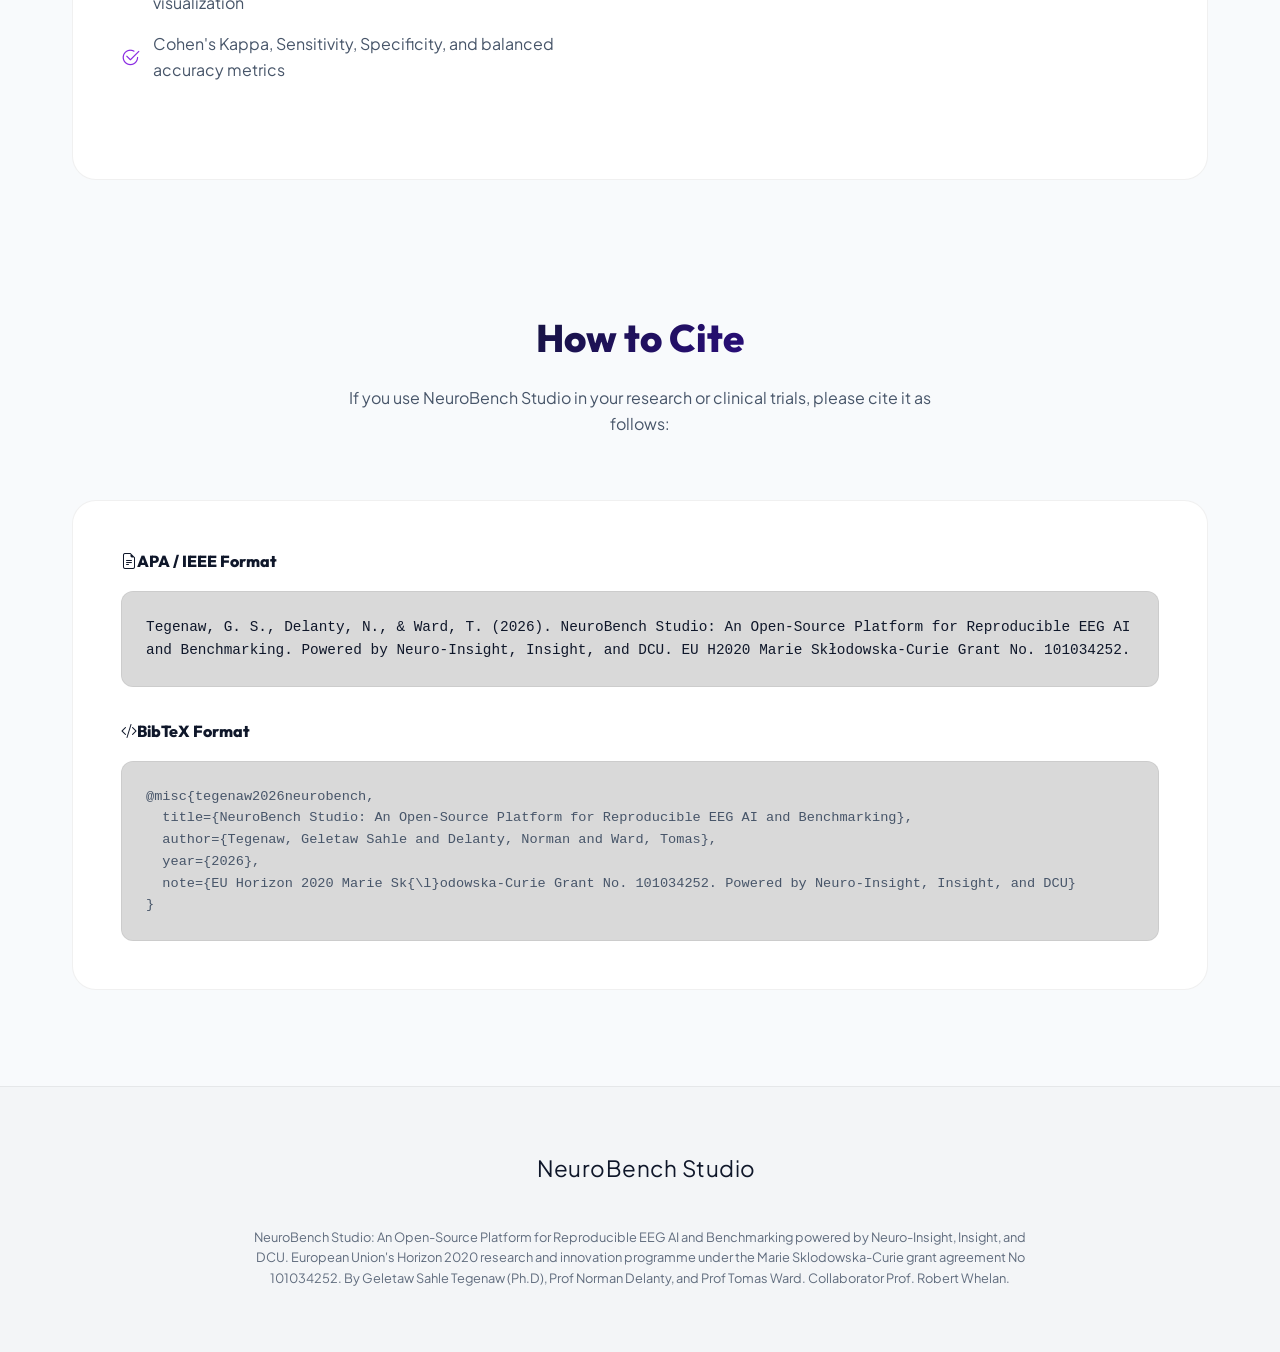
==== commit ca31062f: "update" ====
--- a/NeuroBenchindex.html
+++ b/NeuroBenchindex.html
@@ -885,7 +885,7 @@
             <i class="bi bi-activity"></i>
           </div>
           <h3>Live EEG Stream Player</h3>
-          <p>Downsamples raw waves to 32 Hz for lightweight rendering of records up to 1 hour, alongside 2D topographic power heatmaps and FFT brain metrics.</p>
+          <p>Streams raw waves at full native sampling rate (60 FPS) for crystal-clear clinical waveforms, alongside native-rate 2D topographic power heatmaps and FFT brain metrics.</p>
         </div>
       </div>
     </div>
